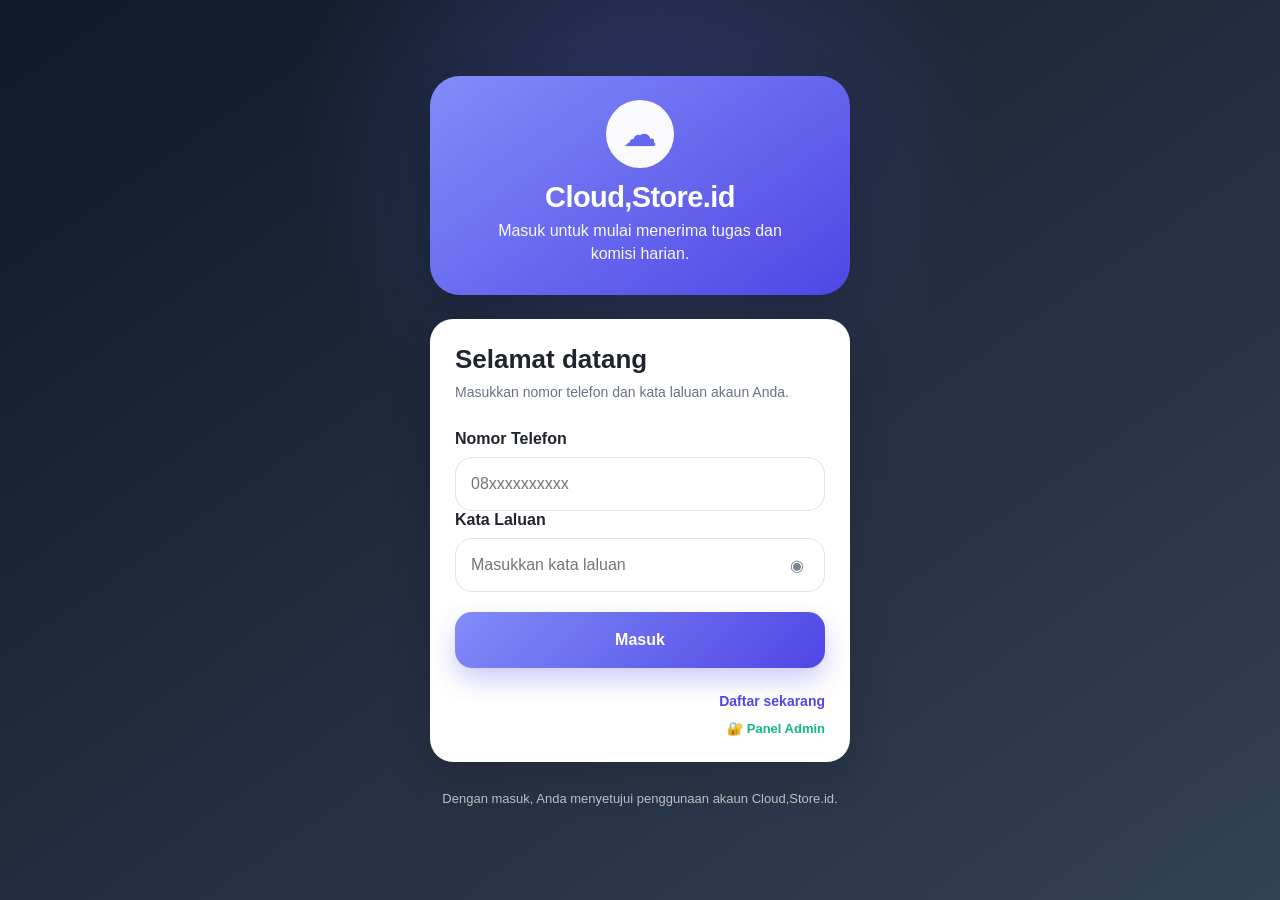
==== index.html @ b2cdf12a "Complete Cloud,Store.id website with login and admin panel" ====
<!DOCTYPE html>
<html lang="id">
<head>
  <meta charset="UTF-8">
  <meta name="viewport" content="width=device-width, initial-scale=1.0">
  <title>Cloud,Store.id — Login</title>
  <link rel="stylesheet" href="style.css">
</head>
<body>
  <main class="page">
    <section class="brand-card">
      <div class="brand-icon">☁</div>
      <h1>Cloud,Store.id</h1>
      <p>Masuk untuk mulai menerima tugas dan komisi harian.</p>
    </section>

    <section class="login-card">
      <h2>Selamat datang</h2>
      <p class="subtitle">Masukkan nomor telefon dan kata laluan akaun Anda.</p>

      <form id="loginForm">
        <label for="phone">Nomor Telefon</label>
        <input id="phone" name="phone" type="tel" inputmode="numeric"
               placeholder="08xxxxxxxxxx" autocomplete="tel" required>

        <label for="password">Kata Laluan</label>
        <div class="password-wrap">
          <input id="password" name="password" type="password"
                 placeholder="Masukkan kata laluan" autocomplete="current-password" required>
          <button type="button" id="togglePassword" aria-label="Tampilkan kata laluan">◉</button>
        </div>

        <button class="login-btn" type="submit">Masuk</button>
      </form>

      <a class="register" href="#" id="registerLink">Daftar sekarang</a>
      <a class="admin-link" href="admin.html">🔐 Panel Admin</a>
    </section>

    <p class="terms">Dengan masuk, Anda menyetujui penggunaan akaun Cloud,Store.id.</p>
    <p class="demo-note" id="message" aria-live="polite"></p>
  </main>

  <script src="script.js"></script>
</body>
</html>
---- style.css ----
* {
  box-sizing: border-box;
}

:root {
  --bg-top: #111827;
  --bg-bottom: #334155;
  --primary: #6366f1;
  --primary-dark: #4f46e5;
  --card: #ffffff;
  --text: #20242d;
  --muted: #697386;
  --border: #dfe3ea;
}

html, body {
  margin: 0;
  min-height: 100%;
  font-family: Arial, Helvetica, sans-serif;
}

body {
  min-height: 100vh;
  background:
    radial-gradient(circle at 50% 15%, rgba(99,102,241,.24), transparent 34%),
    linear-gradient(145deg, var(--bg-top), var(--bg-bottom));
  color: var(--text);
}

.page {
  width: min(100%, 460px);
  margin: 0 auto;
  padding: 76px 20px 40px;
}

.brand-card {
  min-height: 218px;
  border-radius: 30px;
  padding: 24px 28px 30px;
  text-align: center;
  color: white;
  background: linear-gradient(145deg, #818cf8, #4f46e5);
  box-shadow: 0 18px 45px rgba(0,0,0,.18);
  display: flex;
  flex-direction: column;
  align-items: center;
  justify-content: center;
}

.brand-icon {
  width: 68px;
  height: 68px;
  border-radius: 50%;
  display: grid;
  place-items: center;
  background: rgba(255,255,255,.96);
  color: #6366f1;
  font-size: 34px;
  margin-bottom: 13px;
}

.brand-card h1 {
  margin: 0 0 5px;
  font-size: 29px;
  font-weight: 700;
  letter-spacing: -.6px;
}

.brand-card p {
  max-width: 330px;
  margin: 0;
  font-size: 16px;
  line-height: 1.45;
  opacity: .96;
}

.login-card {
  margin-top: 24px;
  padding: 25px 25px 26px;
  border-radius: 23px;
  background: var(--card);
  box-shadow: 0 16px 42px rgba(0,0,0,.15);
}

.login-card h2 {
  margin: 0 0 7px;
  font-size: 26px;
}

.subtitle {
  margin: 0 0 27px;
  color: var(--muted);
  font-size: 14px;
  line-height: 1.5;
}

label {
  display: block;
  margin: 0 0 9px;
  font-size: 16px;
  font-weight: 600;
}

input {
  width: 100%;
  height: 54px;
  border: 1px solid var(--border);
  border-radius: 17px;
  padding: 0 15px;
  outline: none;
  background: #fff;
  color: var(--text);
  font-size: 16px;
  transition: .2s ease;
}

input:focus {
  border-color: #818cf8;
  box-shadow: 0 0 0 4px rgba(99,102,241,.12);
}

#password {
  padding-right: 52px;
}

.password-wrap {
  position: relative;
  margin-bottom: 20px;
}

.password-wrap button {
  position: absolute;
  right: 8px;
  top: 7px;
  width: 40px;
  height: 40px;
  border: 0;
  border-radius: 12px;
  background: transparent;
  color: #7c8494;
  cursor: pointer;
  font-size: 16px;
}

.login-btn {
  width: 100%;
  height: 56px;
  border: 0;
  border-radius: 17px;
  color: white;
  background: linear-gradient(135deg, #818cf8, #4f46e5);
  box-shadow: 0 12px 24px rgba(79,70,229,.27);
  font-size: 16px;
  font-weight: 700;
  cursor: pointer;
  transition: transform .15s ease, box-shadow .15s ease;
}

.login-btn:hover {
  transform: translateY(-1px);
  box-shadow: 0 15px 28px rgba(79,70,229,.34);
}

.login-btn:active {
  transform: translateY(0);
}

.register {
  display: block;
  margin-top: 25px;
  text-align: right;
  color: #4f46e5;
  font-size: 14px;
  font-weight: 600;
  text-decoration: none;
}

.register:hover {
  text-decoration: underline;
}

.admin-link {
  display: block;
  margin-top: 12px;
  text-align: right;
  color: #10b981;
  font-size: 13px;
  font-weight: 600;
  text-decoration: none;
  transition: color .2s ease;
}

.admin-link:hover {
  color: #059669;
  text-decoration: underline;
}

.terms {
  margin: 27px 4px 0;
  text-align: center;
  color: rgba(255,255,255,.68);
  font-size: 13px;
  line-height: 1.5;
}

.demo-note {
  min-height: 20px;
  margin: 9px 0 0;
  text-align: center;
  color: #c7d2fe;
  font-size: 13px;
}

@media (max-width: 520px) {
  .page {
    padding: 30px 15px 28px;
  }

  .brand-card {
    min-height: 205px;
    border-radius: 25px;
  }

  .login-card {
    margin-top: 18px;
    border-radius: 21px;
    padding: 23px 20px;
  }
}
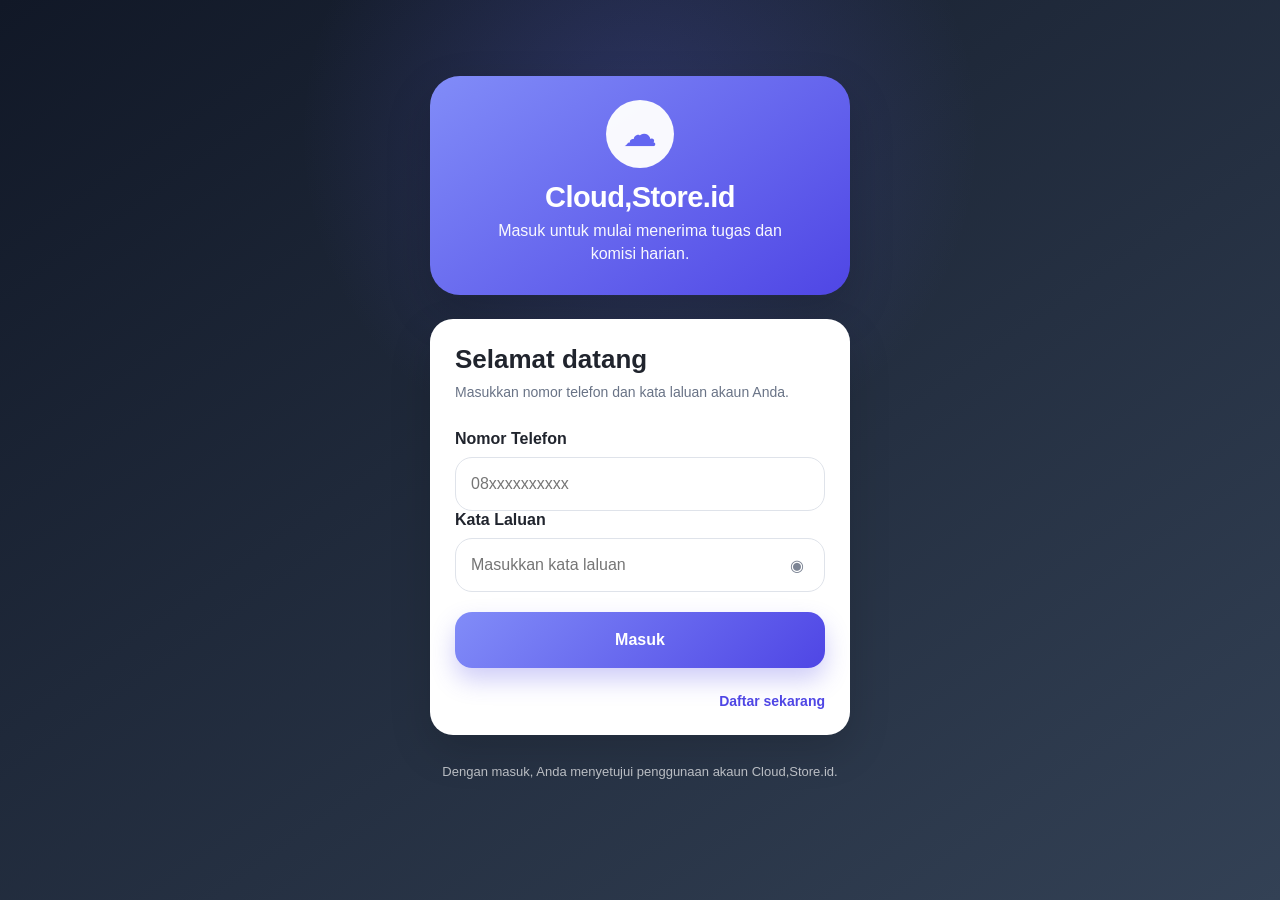
==== commit 7fc0e3ab: "Remove admin panel link from login page" ====
--- a/index.html
+++ b/index.html
@@ -34,7 +34,6 @@
       </form>
 
       <a class="register" href="#" id="registerLink">Daftar sekarang</a>
-      <a class="admin-link" href="admin.html">🔐 Panel Admin</a>
     </section>
 
     <p class="terms">Dengan masuk, Anda menyetujui penggunaan akaun Cloud,Store.id.</p>
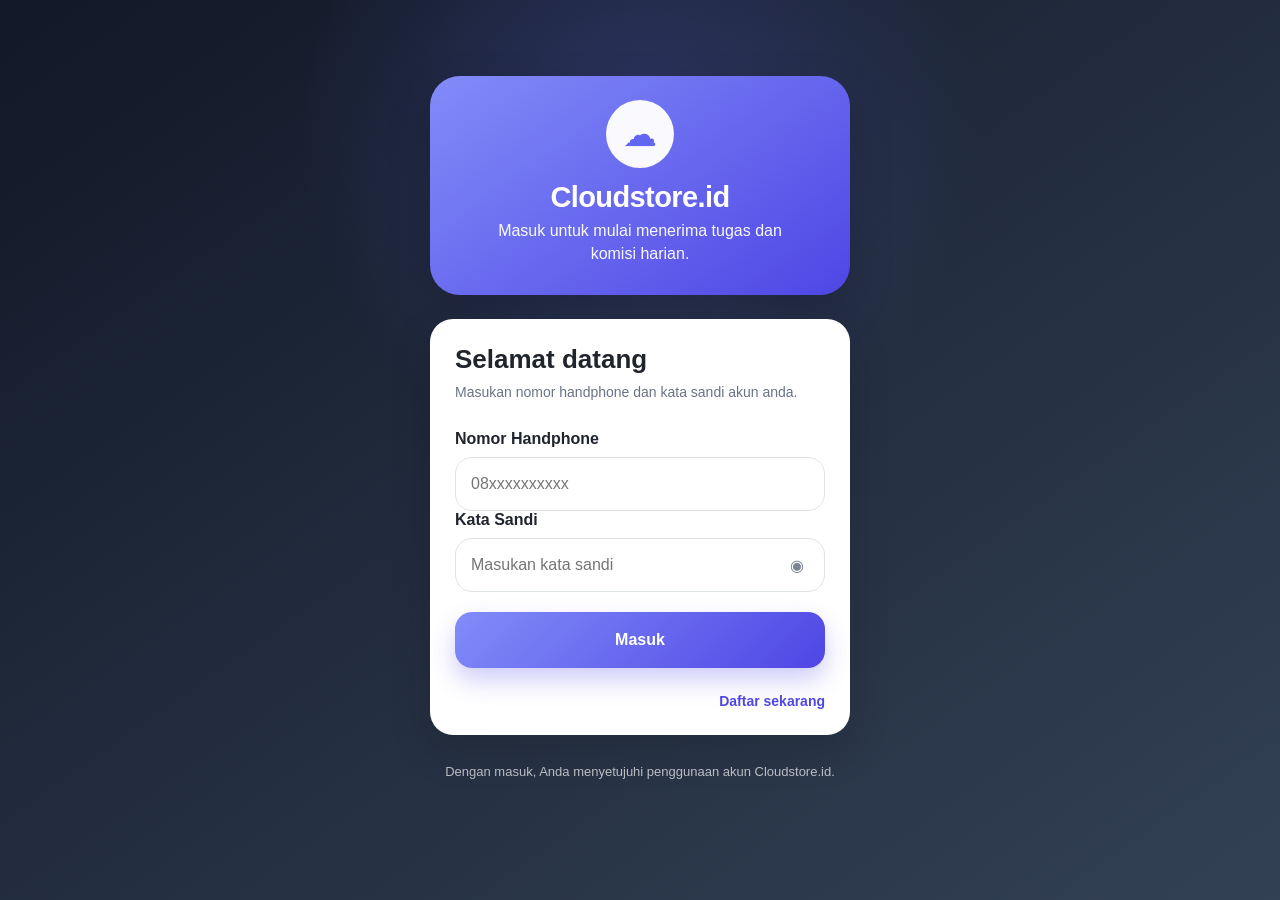
==== commit 60a6934b: "Update login page text and branding to Cloudstore.id" ====
--- a/index.html
+++ b/index.html
@@ -3,31 +3,31 @@
 <head>
   <meta charset="UTF-8">
   <meta name="viewport" content="width=device-width, initial-scale=1.0">
-  <title>Cloud,Store.id — Login</title>
+  <title>Cloudstore.id — Login</title>
   <link rel="stylesheet" href="style.css">
 </head>
 <body>
   <main class="page">
     <section class="brand-card">
       <div class="brand-icon">☁</div>
-      <h1>Cloud,Store.id</h1>
+      <h1>Cloudstore.id</h1>
       <p>Masuk untuk mulai menerima tugas dan komisi harian.</p>
     </section>
 
     <section class="login-card">
       <h2>Selamat datang</h2>
-      <p class="subtitle">Masukkan nomor telefon dan kata laluan akaun Anda.</p>
+      <p class="subtitle">Masukan nomor handphone dan kata sandi akun anda.</p>
 
       <form id="loginForm">
-        <label for="phone">Nomor Telefon</label>
+        <label for="phone">Nomor Handphone</label>
         <input id="phone" name="phone" type="tel" inputmode="numeric"
                placeholder="08xxxxxxxxxx" autocomplete="tel" required>
 
-        <label for="password">Kata Laluan</label>
+        <label for="password">Kata Sandi</label>
         <div class="password-wrap">
           <input id="password" name="password" type="password"
-                 placeholder="Masukkan kata laluan" autocomplete="current-password" required>
-          <button type="button" id="togglePassword" aria-label="Tampilkan kata laluan">◉</button>
+                 placeholder="Masukan kata sandi" autocomplete="current-password" required>
+          <button type="button" id="togglePassword" aria-label="Tampilkan kata sandi">◉</button>
         </div>
 
         <button class="login-btn" type="submit">Masuk</button>
@@ -36,7 +36,7 @@
       <a class="register" href="#" id="registerLink">Daftar sekarang</a>
     </section>
 
-    <p class="terms">Dengan masuk, Anda menyetujui penggunaan akaun Cloud,Store.id.</p>
+    <p class="terms">Dengan masuk, Anda menyetujuhi penggunaan akun Cloudstore.id.</p>
     <p class="demo-note" id="message" aria-live="polite"></p>
   </main>
 
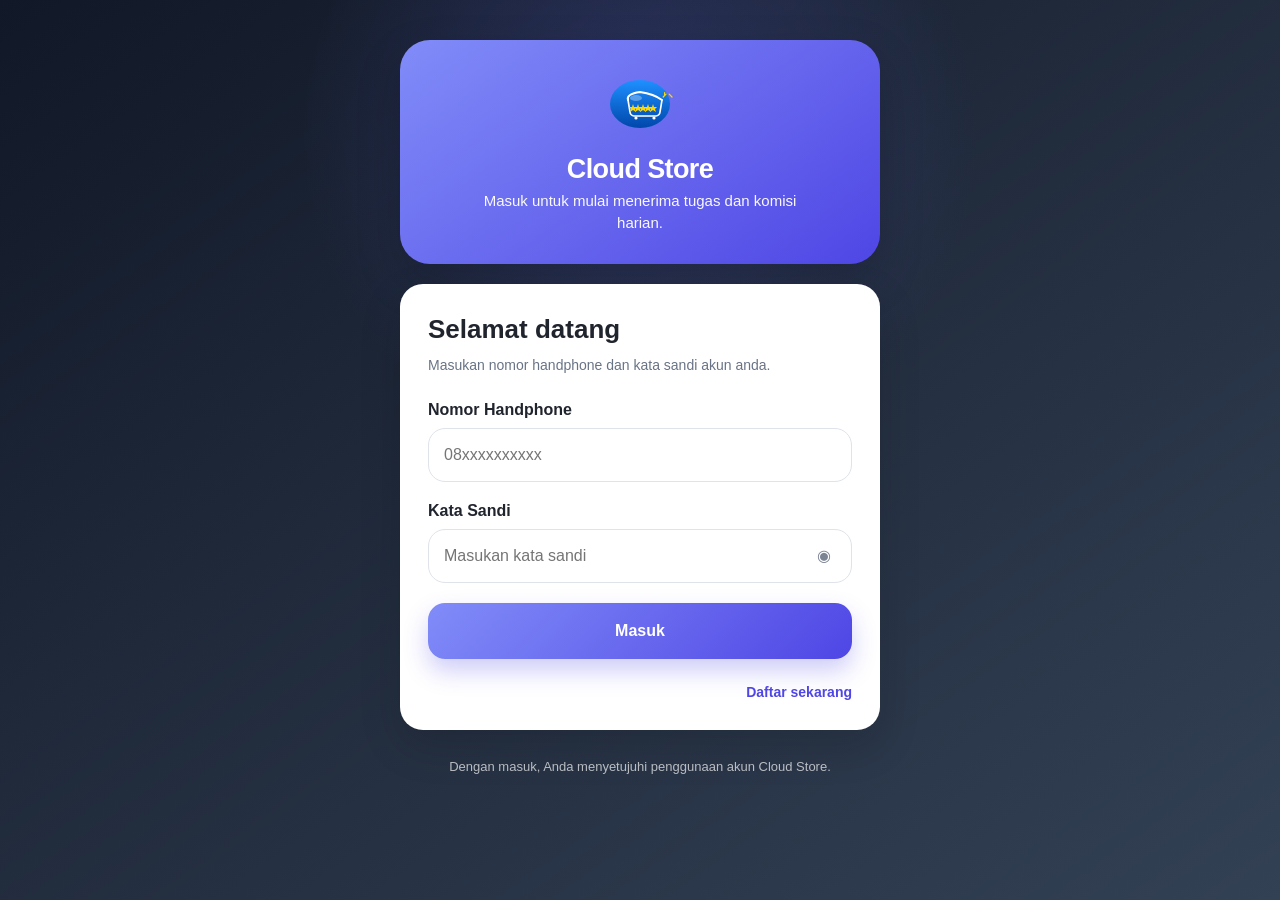
==== commit a809c751: "Create Cloud Store logo SVG and integrate into all pages" ====
--- a/index.html
+++ b/index.html
@@ -3,14 +3,43 @@
 <head>
   <meta charset="UTF-8">
   <meta name="viewport" content="width=device-width, initial-scale=1.0">
-  <title>Cloudstore.id — Login</title>
+  <title>Cloud Store — Login</title>
   <link rel="stylesheet" href="style.css">
 </head>
 <body>
   <main class="page">
     <section class="brand-card">
-      <div class="brand-icon">☁</div>
-      <h1>Cloudstore.id</h1>
+      <div class="brand-logo-container">
+        <svg class="brand-logo" viewBox="0 0 400 400" xmlns="http://www.w3.org/2000/svg">
+          <defs>
+            <linearGradient id="cloudGradient" x1="0%" y1="0%" x2="0%" y2="100%">
+              <stop offset="0%" style="stop-color:#1E90FF;stop-opacity:1" />
+              <stop offset="100%" style="stop-color:#0047AB;stop-opacity:1" />
+            </linearGradient>
+          </defs>
+          <ellipse cx="200" cy="200" rx="150" ry="120" fill="url(#cloudGradient)" />
+          <g transform="translate(200, 200)">
+            <path d="M -60 -20 L -50 40 C -50 50 -40 60 -30 60 L 80 60 C 90 60 100 50 100 40 L 110 -20" stroke="white" stroke-width="8" fill="none" stroke-linecap="round" stroke-linejoin="round"/>
+            <path d="M -60 -20 Q -70 -50 0 -60 Q 70 -50 110 -20" stroke="white" stroke-width="10" fill="none" stroke-linecap="round"/>
+            <circle cx="-20" cy="70" r="8" fill="white"/>
+            <circle cx="70" cy="70" r="8" fill="white"/>
+            <g fill="#FFD700">
+              <path d="M -35 0 L -30 15 L -15 15 L -25 25 L -20 40 L -35 30 L -50 40 L -45 25 L -55 15 L -40 15 Z" />
+              <path d="M -10 0 L -5 15 L 10 15 L 0 25 L 5 40 L -10 30 L -25 40 L -20 25 L -30 15 L -15 15 Z" />
+              <path d="M 15 0 L 20 15 L 35 15 L 25 25 L 30 40 L 15 30 L 0 40 L 5 25 L -5 15 L 10 15 Z" />
+              <path d="M 40 0 L 45 15 L 60 15 L 50 25 L 55 40 L 40 30 L 25 40 L 30 25 L 20 15 L 35 15 Z" />
+              <path d="M 65 0 L 70 15 L 85 15 L 75 25 L 80 40 L 65 30 L 50 40 L 55 25 L 45 15 L 60 15 Z" />
+            </g>
+            <ellipse cx="-20" cy="-30" rx="30" ry="15" fill="white" opacity="0.3"/>
+          </g>
+          <g fill="#FFD700">
+            <rect x="320" y="140" width="6" height="20" rx="3" />
+            <rect x="310" y="155" width="26" height="6" rx="3" transform="rotate(-45 323 158)" />
+            <rect x="340" y="155" width="26" height="6" rx="3" transform="rotate(45 353 158)" />
+          </g>
+        </svg>
+      </div>
+      <h1>Cloud Store</h1>
       <p>Masuk untuk mulai menerima tugas dan komisi harian.</p>
     </section>
 
@@ -36,7 +65,7 @@
       <a class="register" href="#" id="registerLink">Daftar sekarang</a>
     </section>
 
-    <p class="terms">Dengan masuk, Anda menyetujuhi penggunaan akun Cloudstore.id.</p>
+    <p class="terms">Dengan masuk, Anda menyetujuhi penggunaan akun Cloud Store.</p>
     <p class="demo-note" id="message" aria-live="polite"></p>
   </main>
 
--- a/style.css
+++ b/style.css
@@ -7,6 +7,8 @@
   --bg-bottom: #334155;
   --primary: #6366f1;
   --primary-dark: #4f46e5;
+  --success: #10b981;
+  --danger: #ef4444;
   --card: #ffffff;
   --text: #20242d;
   --muted: #697386;
@@ -28,13 +30,13 @@
 }
 
 .page {
-  width: min(100%, 460px);
+  width: min(100%, 520px);
   margin: 0 auto;
-  padding: 76px 20px 40px;
+  padding: 40px 20px;
 }
 
 .brand-card {
-  min-height: 218px;
+  min-height: 180px;
   border-radius: 30px;
   padding: 24px 28px 30px;
   text-align: center;
@@ -45,23 +47,23 @@
   flex-direction: column;
   align-items: center;
   justify-content: center;
-}
-
-.brand-icon {
-  width: 68px;
-  height: 68px;
-  border-radius: 50%;
-  display: grid;
-  place-items: center;
-  background: rgba(255,255,255,.96);
-  color: #6366f1;
-  font-size: 34px;
-  margin-bottom: 13px;
+  margin-bottom: 20px;
+}
+
+.brand-logo-container {
+  width: 80px;
+  height: 80px;
+  margin-bottom: 10px;
+}
+
+.brand-logo {
+  width: 100%;
+  height: 100%;
 }
 
 .brand-card h1 {
   margin: 0 0 5px;
-  font-size: 29px;
+  font-size: 27px;
   font-weight: 700;
   letter-spacing: -.6px;
 }
@@ -69,26 +71,26 @@
 .brand-card p {
   max-width: 330px;
   margin: 0;
-  font-size: 16px;
+  font-size: 15px;
   line-height: 1.45;
   opacity: .96;
 }
 
 .login-card {
-  margin-top: 24px;
-  padding: 25px 25px 26px;
+  padding: 30px 28px;
   border-radius: 23px;
   background: var(--card);
   box-shadow: 0 16px 42px rgba(0,0,0,.15);
 }
 
 .login-card h2 {
-  margin: 0 0 7px;
+  margin: 0 0 10px;
   font-size: 26px;
+  font-weight: 700;
 }
 
 .subtitle {
-  margin: 0 0 27px;
+  margin: 0 0 25px;
   color: var(--muted);
   font-size: 14px;
   line-height: 1.5;
@@ -112,6 +114,7 @@
   color: var(--text);
   font-size: 16px;
   transition: .2s ease;
+  margin-bottom: 20px;
 }
 
 input:focus {
@@ -121,6 +124,7 @@
 
 #password {
   padding-right: 52px;
+  margin-bottom: 0;
 }
 
 .password-wrap {
@@ -179,22 +183,6 @@
   text-decoration: underline;
 }
 
-.admin-link {
-  display: block;
-  margin-top: 12px;
-  text-align: right;
-  color: #10b981;
-  font-size: 13px;
-  font-weight: 600;
-  text-decoration: none;
-  transition: color .2s ease;
-}
-
-.admin-link:hover {
-  color: #059669;
-  text-decoration: underline;
-}
-
 .terms {
   margin: 27px 4px 0;
   text-align: center;
@@ -211,6 +199,20 @@
   font-size: 13px;
 }
 
+.error {
+  background: #fee2e2;
+  color: #991b1b;
+  padding: 12px;
+  border-radius: 8px;
+}
+
+.success {
+  background: #d1fae5;
+  color: #047857;
+  padding: 12px;
+  border-radius: 8px;
+}
+
 @media (max-width: 520px) {
   .page {
     padding: 30px 15px 28px;
@@ -226,4 +228,4 @@
     border-radius: 21px;
     padding: 23px 20px;
   }
-}+}
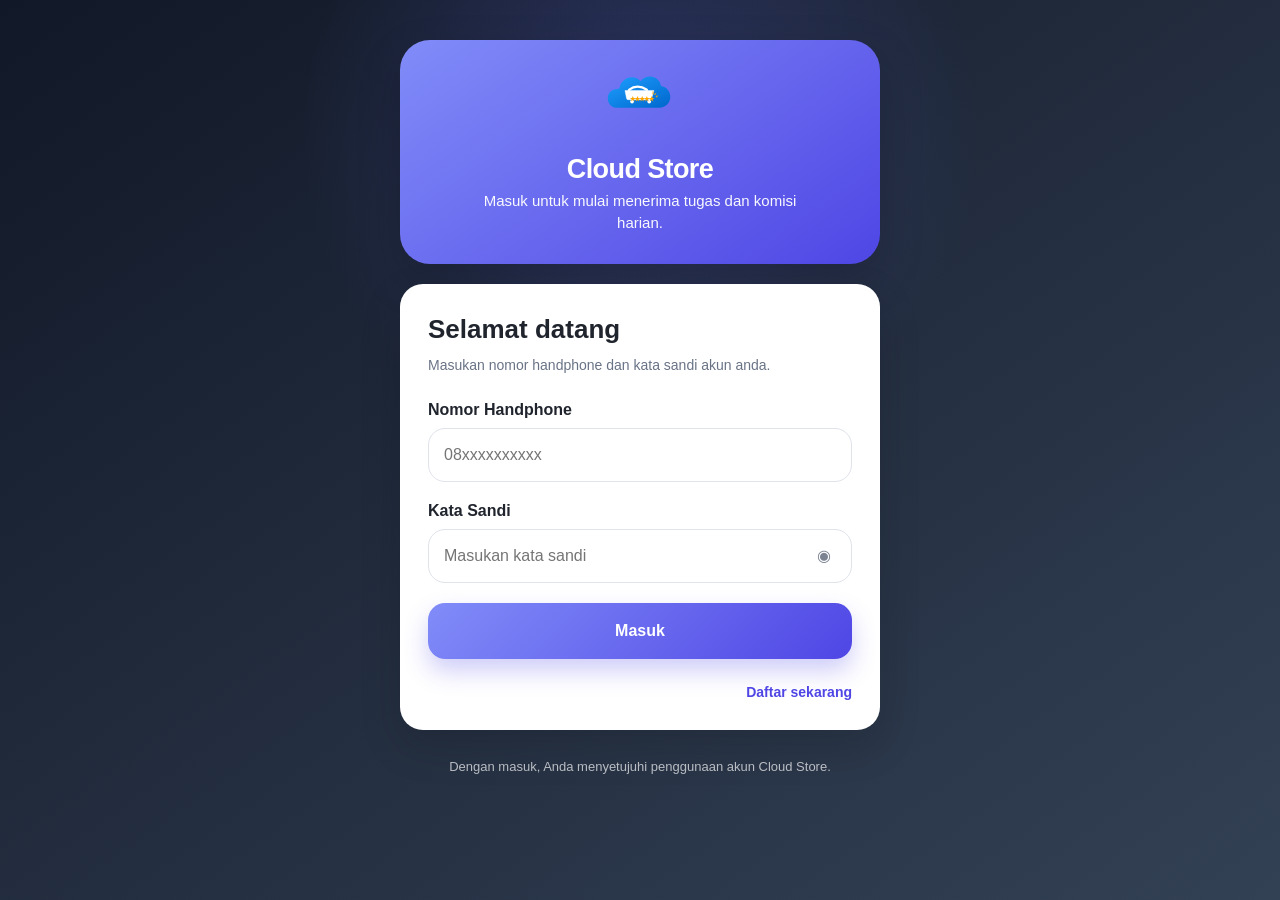
==== commit 213cb8bf: "Update logo Cloud Store dengan desain cart + cloud baru dan tambahkan favicon di semua halaman" ====
--- a/index.html
+++ b/index.html
@@ -4,40 +4,14 @@
   <meta charset="UTF-8">
   <meta name="viewport" content="width=device-width, initial-scale=1.0">
   <title>Cloud Store — Login</title>
+  <link rel="icon" href="logo.svg" type="image/svg+xml">
   <link rel="stylesheet" href="style.css">
 </head>
 <body>
   <main class="page">
     <section class="brand-card">
       <div class="brand-logo-container">
-        <svg class="brand-logo" viewBox="0 0 400 400" xmlns="http://www.w3.org/2000/svg">
-          <defs>
-            <linearGradient id="cloudGradient" x1="0%" y1="0%" x2="0%" y2="100%">
-              <stop offset="0%" style="stop-color:#1E90FF;stop-opacity:1" />
-              <stop offset="100%" style="stop-color:#0047AB;stop-opacity:1" />
-            </linearGradient>
-          </defs>
-          <ellipse cx="200" cy="200" rx="150" ry="120" fill="url(#cloudGradient)" />
-          <g transform="translate(200, 200)">
-            <path d="M -60 -20 L -50 40 C -50 50 -40 60 -30 60 L 80 60 C 90 60 100 50 100 40 L 110 -20" stroke="white" stroke-width="8" fill="none" stroke-linecap="round" stroke-linejoin="round"/>
-            <path d="M -60 -20 Q -70 -50 0 -60 Q 70 -50 110 -20" stroke="white" stroke-width="10" fill="none" stroke-linecap="round"/>
-            <circle cx="-20" cy="70" r="8" fill="white"/>
-            <circle cx="70" cy="70" r="8" fill="white"/>
-            <g fill="#FFD700">
-              <path d="M -35 0 L -30 15 L -15 15 L -25 25 L -20 40 L -35 30 L -50 40 L -45 25 L -55 15 L -40 15 Z" />
-              <path d="M -10 0 L -5 15 L 10 15 L 0 25 L 5 40 L -10 30 L -25 40 L -20 25 L -30 15 L -15 15 Z" />
-              <path d="M 15 0 L 20 15 L 35 15 L 25 25 L 30 40 L 15 30 L 0 40 L 5 25 L -5 15 L 10 15 Z" />
-              <path d="M 40 0 L 45 15 L 60 15 L 50 25 L 55 40 L 40 30 L 25 40 L 30 25 L 20 15 L 35 15 Z" />
-              <path d="M 65 0 L 70 15 L 85 15 L 75 25 L 80 40 L 65 30 L 50 40 L 55 25 L 45 15 L 60 15 Z" />
-            </g>
-            <ellipse cx="-20" cy="-30" rx="30" ry="15" fill="white" opacity="0.3"/>
-          </g>
-          <g fill="#FFD700">
-            <rect x="320" y="140" width="6" height="20" rx="3" />
-            <rect x="310" y="155" width="26" height="6" rx="3" transform="rotate(-45 323 158)" />
-            <rect x="340" y="155" width="26" height="6" rx="3" transform="rotate(45 353 158)" />
-          </g>
-        </svg>
+        <img class="brand-logo" src="logo.svg" alt="Cloud Store logo">
       </div>
       <h1>Cloud Store</h1>
       <p>Masuk untuk mulai menerima tugas dan komisi harian.</p>
@@ -71,4 +45,4 @@
 
   <script src="script.js"></script>
 </body>
-</html>+</html>
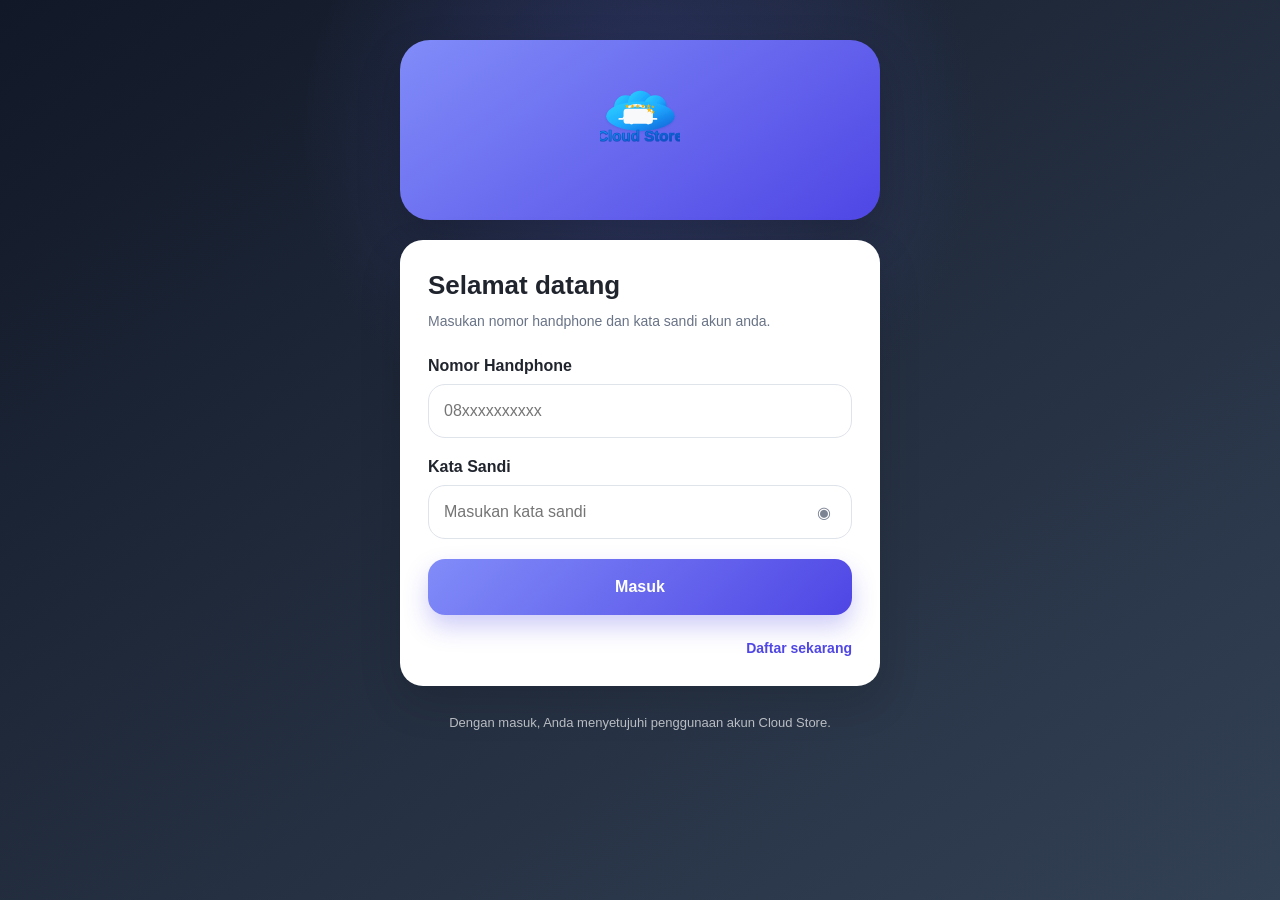
==== commit 0f769767: "Perbarui logo Cloud Store agar sesuai referensi: cloud + cart + bintang kuning, tanpa background put" ====
--- a/index.html
+++ b/index.html
@@ -13,8 +13,6 @@
       <div class="brand-logo-container">
         <img class="brand-logo" src="logo.svg" alt="Cloud Store logo">
       </div>
-      <h1>Cloud Store</h1>
-      <p>Masuk untuk mulai menerima tugas dan komisi harian.</p>
     </section>
 
     <section class="login-card">
